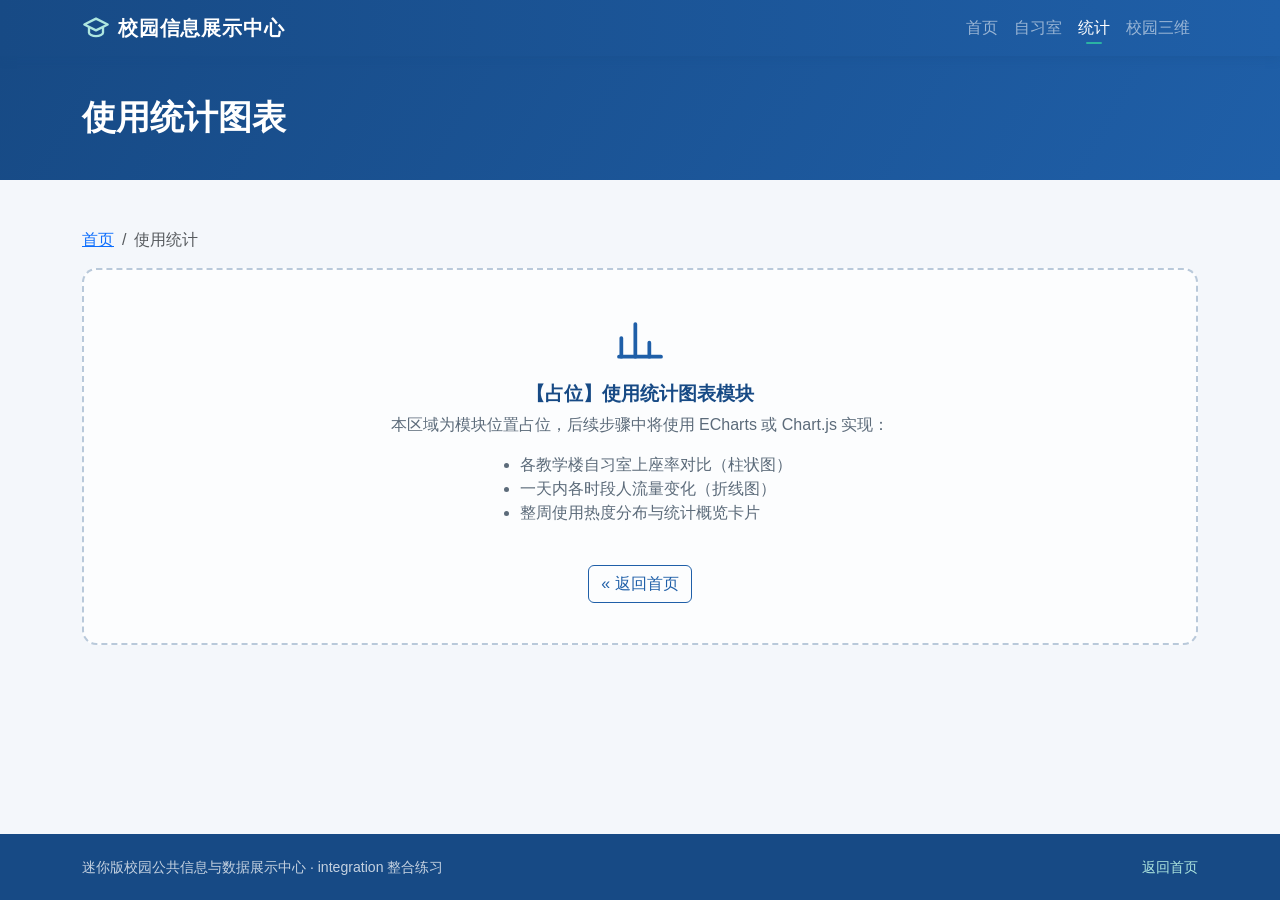
==== integration/stats.html @ 42fd1b95 "feat: 搭建整合骨架与首页导航卡片 - 新建 integration 目录，本地引入 Bootstrap 5.3.3 与自定义 CSS - index.html 搭建四入口导航栏（首页/自习室/统" ====
<!DOCTYPE html>
<html lang="zh-CN">
<head>
  <meta charset="UTF-8">
  <meta name="viewport" content="width=device-width, initial-scale=1.0">
  <title>使用统计 - 校园公共信息与数据展示中心</title>
  <link rel="stylesheet" href="lib/bootstrap/css/bootstrap.min.css">
  <link rel="stylesheet" href="css/style.css">
</head>
<body>

  <!-- ============ 统一导航栏（四个模块入口） ============ -->
  <nav class="navbar navbar-expand-lg campus-navbar sticky-top" data-bs-theme="dark">
    <div class="container">
      <a class="navbar-brand d-flex align-items-center gap-2" href="index.html">
        <svg class="brand-logo" width="28" height="28" viewBox="0 0 24 24" fill="none" stroke="currentColor" stroke-width="2" stroke-linecap="round" stroke-linejoin="round" aria-hidden="true">
          <path d="M22 9 12 4 2 9l10 5 10-5Z"></path>
          <path d="M6 11.5V16c0 1.2 2.7 3 6 3s6-1.8 6-3v-4.5"></path>
        </svg>
        <span>校园信息展示中心</span>
      </a>
      <button class="navbar-toggler" type="button" data-bs-toggle="collapse" data-bs-target="#mainNav"
              aria-controls="mainNav" aria-expanded="false" aria-label="切换导航">
        <span class="navbar-toggler-icon"></span>
      </button>
      <div class="collapse navbar-collapse" id="mainNav">
        <ul class="navbar-nav ms-auto mb-2 mb-lg-0">
          <li class="nav-item">
            <a class="nav-link" href="index.html">首页</a>
          </li>
          <li class="nav-item">
            <a class="nav-link" href="study.html">自习室</a>
          </li>
          <li class="nav-item">
            <a class="nav-link active" aria-current="page" href="stats.html">统计</a>
          </li>
          <li class="nav-item">
            <a class="nav-link" href="campus3d.html">校园三维</a>
          </li>
        </ul>
      </div>
    </div>
  </nav>

  <!-- ============ 页面标题 ============ -->
  <header class="page-banner">
    <div class="container">
      <h1>使用统计图表</h1>
    </div>
  </header>

  <!-- ============ 占位内容 ============ -->
  <main class="container my-5">
    <nav aria-label="breadcrumb">
      <ol class="breadcrumb">
        <li class="breadcrumb-item"><a href="index.html">首页</a></li>
        <li class="breadcrumb-item active" aria-current="page">使用统计</li>
      </ol>
    </nav>

    <div class="placeholder-block">
      <div class="placeholder-icon">
        <svg width="56" height="56" viewBox="0 0 24 24" fill="none" stroke="currentColor" stroke-width="1.6" stroke-linecap="round" stroke-linejoin="round" aria-hidden="true">
          <path d="M4 20v-8"></path>
          <path d="M10 20V6"></path>
          <path d="M16 20v-6"></path>
          <path d="M21 20H3"></path>
        </svg>
      </div>
      <h2>【占位】使用统计图表模块</h2>
      <p>本区域为模块位置占位，后续步骤中将使用 ECharts 或 Chart.js 实现：</p>
      <ul>
        <li>各教学楼自习室上座率对比（柱状图）</li>
        <li>一天内各时段人流量变化（折线图）</li>
        <li>整周使用热度分布与统计概览卡片</li>
      </ul>
      <div class="mt-4">
        <a class="btn btn-outline-campus" href="index.html">&laquo; 返回首页</a>
      </div>
    </div>
  </main>

  <!-- ============ 页脚 ============ -->
  <footer class="campus-footer">
    <div class="container d-flex flex-wrap justify-content-between gap-2">
      <span>迷你版校园公共信息与数据展示中心 · integration 整合练习</span>
      <a href="index.html">返回首页</a>
    </div>
  </footer>

  <script src="lib/bootstrap/js/bootstrap.bundle.min.js"></script>
</body>
</html>
---- integration/css/style.css ----
/* ============================================================
   校园公共信息与数据展示中心 —— 自定义样式
   仅作为 Bootstrap 5.3 的补充，不覆盖其核心栅格与组件行为
   ============================================================ */

:root {
  --campus-primary: #1f5fa8;
  --campus-primary-dark: #174a85;
  --campus-accent: #2bb3a3;
  --campus-ink: #1f2d3d;
  --campus-muted: #5c6b7a;
  --campus-bg: #f4f7fb;
}

html,
body {
  overflow-x: hidden; /* 防止任何宽度下出现横向滚动条 */
}

body {
  font-family: "PingFang SC", "Microsoft YaHei", "Helvetica Neue", Arial, sans-serif;
  color: var(--campus-ink);
  background-color: var(--campus-bg);
  display: flex;
  flex-direction: column;
  min-height: 100vh;
}

main {
  flex: 1 0 auto;
}

/* ---------- 导航栏 ---------- */
.campus-navbar {
  background: linear-gradient(90deg, var(--campus-primary-dark), var(--campus-primary));
  box-shadow: 0 2px 10px rgba(23, 74, 133, 0.25);
}

.campus-navbar .navbar-brand {
  font-weight: 700;
  letter-spacing: 0.04em;
  font-size: clamp(0.95rem, 1.2vw + 0.7rem, 1.25rem);
  white-space: nowrap;
}

.campus-navbar .brand-logo {
  flex: 0 0 auto;
  color: #aee6df;
}

.campus-navbar .nav-link {
  font-weight: 500;
  padding: 0.5rem 1rem;
  position: relative;
}

.campus-navbar .nav-link:hover,
.campus-navbar .nav-link:focus {
  color: #aee6df;
}

.campus-navbar .nav-link.active {
  color: #fff;
}

.campus-navbar .nav-link.active::after {
  content: "";
  position: absolute;
  left: 1rem;
  right: 1rem;
  bottom: 0.25rem;
  height: 2px;
  border-radius: 2px;
  background-color: var(--campus-accent);
}

.campus-navbar .navbar-toggler {
  border-color: rgba(255, 255, 255, 0.55);
}

.campus-navbar .navbar-toggler:focus {
  box-shadow: 0 0 0 0.2rem rgba(43, 179, 163, 0.35);
}

/* ---------- 首页横幅 ---------- */
.campus-hero {
  background: linear-gradient(120deg, rgba(23, 74, 133, 0.92), rgba(31, 95, 168, 0.88)),
    radial-gradient(circle at 85% 20%, rgba(43, 179, 163, 0.55), transparent 55%);
  color: #fff;
  padding: 4rem 0 3.5rem;
}

.campus-hero h1 {
  font-size: clamp(1.5rem, 2.6vw + 0.8rem, 2.6rem);
  font-weight: 700;
  margin-bottom: 1rem;
}

.campus-hero p {
  max-width: 720px;
  margin-bottom: 0;
  color: rgba(255, 255, 255, 0.88);
  font-size: clamp(0.95rem, 0.6vw + 0.8rem, 1.1rem);
}

/* ---------- 模块卡片 ---------- */
.section-title {
  font-weight: 700;
  color: var(--campus-primary-dark);
  position: relative;
  padding-left: 0.85rem;
}

.section-title::before {
  content: "";
  position: absolute;
  left: 0;
  top: 0.15em;
  bottom: 0.15em;
  width: 5px;
  border-radius: 3px;
  background-color: var(--campus-accent);
}

.module-card {
  border: 0;
  border-radius: 0.9rem;
  background-color: #fff;
  box-shadow: 0 4px 16px rgba(31, 45, 61, 0.08);
  transition: transform 0.2s ease, box-shadow 0.2s ease;
  height: 100%;
}

.module-card:hover {
  transform: translateY(-6px);
  box-shadow: 0 12px 28px rgba(31, 45, 61, 0.16);
}

.module-icon {
  width: 3.2rem;
  height: 3.2rem;
  border-radius: 0.7rem;
  display: inline-flex;
  align-items: center;
  justify-content: center;
  color: #fff;
  background: linear-gradient(135deg, var(--campus-primary), var(--campus-accent));
}

.module-card .card-title {
  font-weight: 700;
  color: var(--campus-ink);
}

.module-card .card-text {
  color: var(--campus-muted);
  font-size: 0.95rem;
}

.tag-skeleton {
  font-size: 0.75rem;
  font-weight: 600;
  color: var(--campus-primary-dark);
  background-color: rgba(31, 95, 168, 0.1);
  border-radius: 1rem;
  padding: 0.2rem 0.65rem;
}

.btn-campus {
  --bs-btn-color: #fff;
  --bs-btn-bg: var(--campus-primary);
  --bs-btn-border-color: var(--campus-primary);
  --bs-btn-hover-color: #fff;
  --bs-btn-hover-bg: var(--campus-primary-dark);
  --bs-btn-hover-border-color: var(--campus-primary-dark);
  --bs-btn-active-bg: var(--campus-primary-dark);
  --bs-btn-active-border-color: var(--campus-primary-dark);
}

.btn-outline-campus {
  --bs-btn-color: var(--campus-primary);
  --bs-btn-border-color: var(--campus-primary);
  --bs-btn-hover-color: #fff;
  --bs-btn-hover-bg: var(--campus-primary);
  --bs-btn-hover-border-color: var(--campus-primary);
  --bs-btn-active-bg: var(--campus-primary-dark);
  --bs-btn-active-border-color: var(--campus-primary-dark);
}

/* ---------- 子页面占位区 ---------- */
.page-banner {
  background: linear-gradient(120deg, var(--campus-primary-dark), var(--campus-primary));
  color: #fff;
  padding: 2.6rem 0;
}

.page-banner h1 {
  font-size: clamp(1.4rem, 2vw + 0.8rem, 2.1rem);
  font-weight: 700;
  margin: 0;
}

.placeholder-block {
  border: 2px dashed #b9c9da;
  border-radius: 0.9rem;
  background-color: rgba(255, 255, 255, 0.7);
  padding: 2.5rem 1.5rem;
  text-align: center;
}

.placeholder-block .placeholder-icon {
  color: var(--campus-primary);
  margin-bottom: 1rem;
}

.placeholder-block h2 {
  font-size: 1.2rem;
  font-weight: 700;
  color: var(--campus-primary-dark);
}

.placeholder-block p,
.placeholder-block li {
  color: var(--campus-muted);
}

.placeholder-block ul {
  display: inline-block;
  text-align: left;
}

/* ---------- 页脚 ---------- */
.campus-footer {
  background-color: var(--campus-primary-dark);
  color: rgba(255, 255, 255, 0.75);
  padding: 1.4rem 0;
  font-size: 0.88rem;
}

.campus-footer a {
  color: #aee6df;
  text-decoration: none;
}
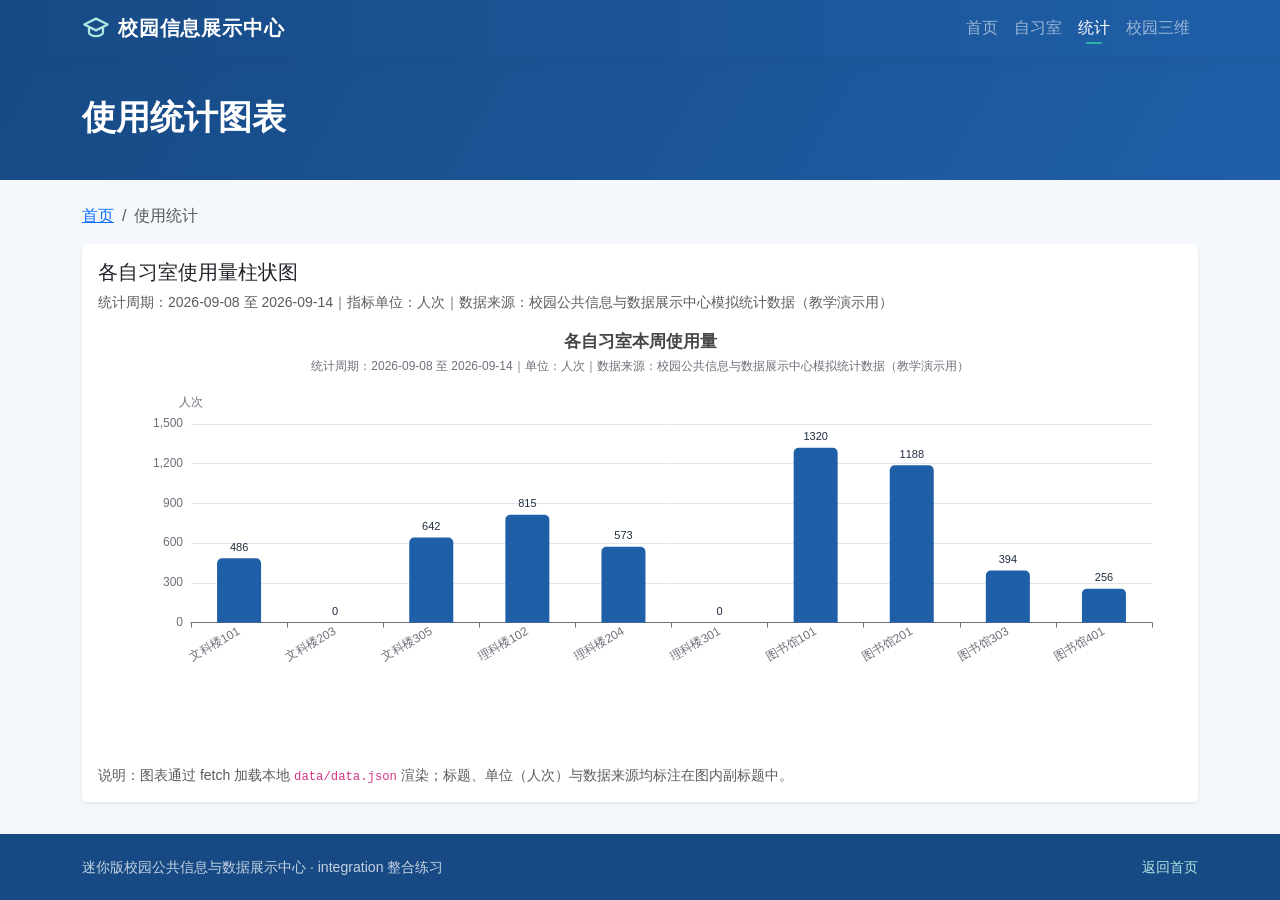
==== commit 37f33b87: "feat: 实现自习室筛选交互与使用量图表 - 自习室页：数据写死在 JS 数组，按楼层/开放状态即时过滤列表，支持重置与无结果提示 - 统计页：fetch 加载 data/data.json，复用课" ====
--- a/integration/stats.html
+++ b/integration/stats.html
@@ -49,8 +49,7 @@
     </div>
   </header>
 
-  <!-- ============ 占位内容 ============ -->
-  <main class="container my-5">
+  <main class="container my-4">
     <nav aria-label="breadcrumb">
       <ol class="breadcrumb">
         <li class="breadcrumb-item"><a href="index.html">首页</a></li>
@@ -58,26 +57,20 @@
       </ol>
     </nav>
 
-    <div class="placeholder-block">
-      <div class="placeholder-icon">
-        <svg width="56" height="56" viewBox="0 0 24 24" fill="none" stroke="currentColor" stroke-width="1.6" stroke-linecap="round" stroke-linejoin="round" aria-hidden="true">
-          <path d="M4 20v-8"></path>
-          <path d="M10 20V6"></path>
-          <path d="M16 20v-6"></path>
-          <path d="M21 20H3"></path>
-        </svg>
+    <!-- 状态提示：加载中 / 加载失败 / 空数据（复用课堂六状态模式） -->
+    <div id="chartStatus" class="alert d-none" role="alert"></div>
+
+    <!-- ============ 各自习室使用量柱状图 ============ -->
+    <section class="card border-0 shadow-sm">
+      <div class="card-body">
+        <h2 class="h5">各自习室使用量柱状图</h2>
+        <p class="text-muted small mb-3" id="metaNote">正在读取 data.json…</p>
+        <div id="usageChart" class="chart-box" style="height: 420px;"></div>
+        <p class="text-muted small mt-3 mb-0">
+          说明：图表通过 fetch 加载本地 <code>data/data.json</code> 渲染；标题、单位（人次）与数据来源均标注在图内副标题中。
+        </p>
       </div>
-      <h2>【占位】使用统计图表模块</h2>
-      <p>本区域为模块位置占位，后续步骤中将使用 ECharts 或 Chart.js 实现：</p>
-      <ul>
-        <li>各教学楼自习室上座率对比（柱状图）</li>
-        <li>一天内各时段人流量变化（折线图）</li>
-        <li>整周使用热度分布与统计概览卡片</li>
-      </ul>
-      <div class="mt-4">
-        <a class="btn btn-outline-campus" href="index.html">&laquo; 返回首页</a>
-      </div>
-    </div>
+    </section>
   </main>
 
   <!-- ============ 页脚 ============ -->
@@ -89,5 +82,7 @@
   </footer>
 
   <script src="lib/bootstrap/js/bootstrap.bundle.min.js"></script>
+  <script src="lib/echarts/echarts.min.js"></script>
+  <script src="js/stats.js"></script>
 </body>
 </html>
